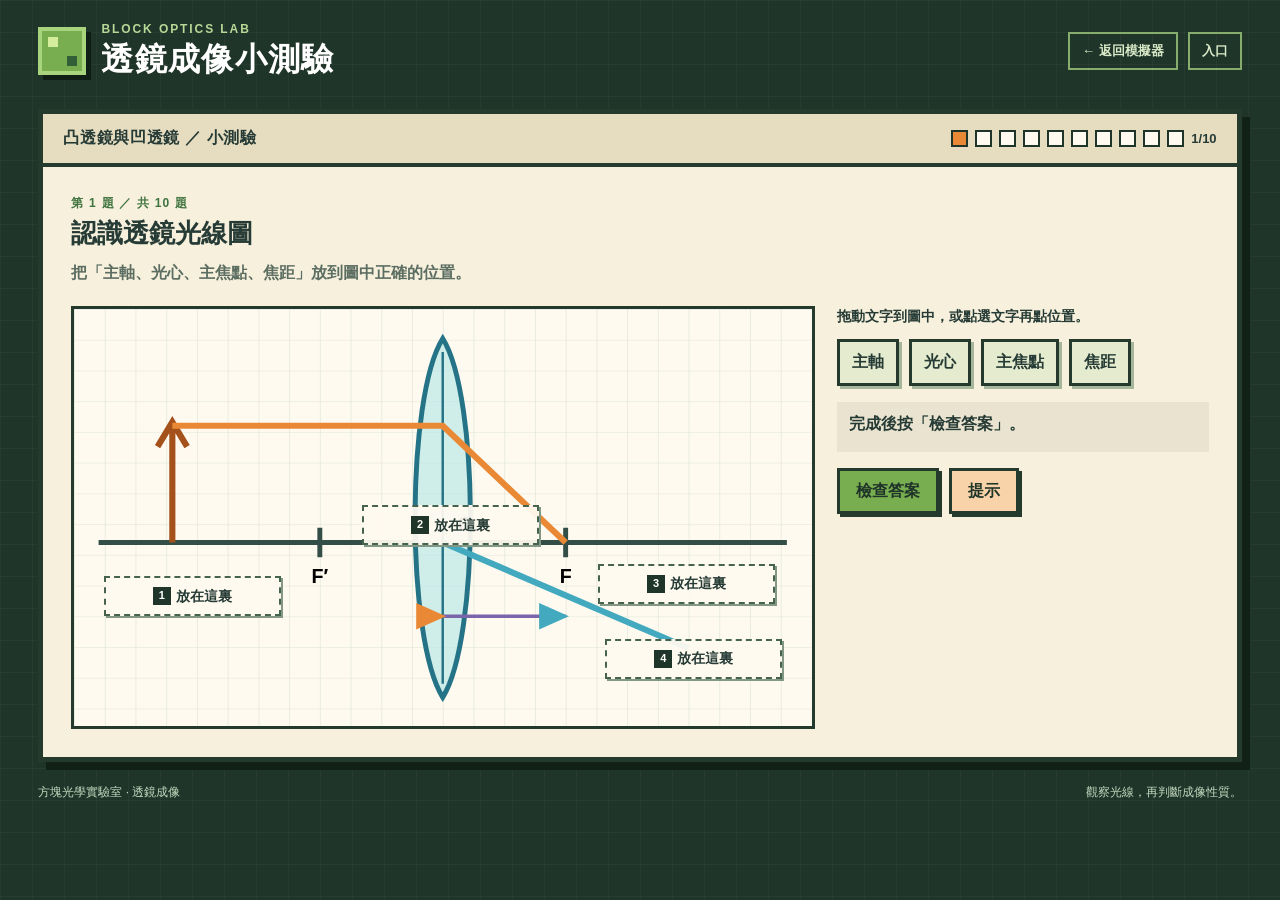
==== lens-quiz.html @ b00bb905 "Add lens simulator and quiz Add convex and concave lens ray diagrams, image properties, magnificatio" ====
<!doctype html>
<html lang="zh-Hant">
<head>
  <meta charset="utf-8"><meta name="viewport" content="width=device-width, initial-scale=1"><meta name="theme-color" content="#203529">
  <title>透鏡成像小測驗｜方塊光學實驗室</title>
  <link rel="stylesheet" href="quiz.css">
  <link rel="stylesheet" href="lens-quiz.css?v=1">
</head>
<body>
  <main class="page">
    <header class="topbar quiz-page"><div class="brand"><div class="brand-mark" aria-hidden="true"></div><div><p class="eyebrow">BLOCK OPTICS LAB</p><h1>透鏡成像小測驗</h1></div></div><nav class="top-links" aria-label="頁面導覽"><a class="chapter" href="lens.html">← 返回模擬器</a><a class="chapter" href="index.html">入口</a></nav></header>
    <section class="panel quiz-panel quiz-page" aria-labelledby="quiz-title">
      <div class="panel-heading quiz-heading"><h2 id="quiz-title">凸透鏡與凹透鏡 ／ 小測驗</h2><div class="quiz-progress" id="quiz-progress" aria-live="polite"></div></div>
      <div class="quiz-inner"><p class="quiz-number" id="quiz-number"></p><h3 id="question-title"></h3><p class="quiz-prompt" id="question-prompt"></p>
        <div class="quiz-layout"><div class="quiz-visual" id="quiz-visual"></div><div class="quiz-response"><div id="quiz-answer"></div><p class="quiz-feedback" id="quiz-feedback" role="status" aria-live="polite">完成後按「檢查答案」。</p><div class="quiz-buttons"><button class="quiz-button" type="button" id="quiz-check">檢查答案</button><button class="quiz-button secondary" type="button" id="quiz-hint">提示</button><button class="quiz-button secondary" type="button" id="quiz-next" hidden>下一題</button><button class="quiz-button secondary" type="button" id="quiz-restart" hidden>再玩一次</button></div></div></div>
      </div>
    </section>
    <footer class="footer quiz-page"><p>方塊光學實驗室 · 透鏡成像</p><p>觀察光線，再判斷成像性質。</p></footer>
  </main>
  <script src="lens-quiz.js?v=1"></script>
</body>
</html>
---- quiz.css ----
:root {
      --forest: #203529;
      --grass: #78ad50;
      --grass-dark: #3f733f;
      --paper: #f6f0dc;
      --ink: #263b35;
      --muted: #5c6d62;
      --orange: #e98936;
      --border: #233a2d;
      font-family: "Noto Sans TC", "PingFang TC", "Microsoft JhengHei", sans-serif;
      color: var(--ink);
      background: var(--forest);
    }
    * { box-sizing: border-box; }
    body { margin: 0; min-width: 320px; }
    button, input { font: inherit; }
    button { cursor: pointer; }
    .page {
      min-height: 100vh;
      padding: 22px clamp(18px, 3vw, 48px) 28px;
      background-color: var(--forest);
      background-image: linear-gradient(#ffffff08 1px, transparent 1px), linear-gradient(90deg, #ffffff08 1px, transparent 1px);
      background-size: 32px 32px;
    }
    .topbar, .footer { max-width: 1440px; margin-inline: auto; }
    .topbar { display: flex; align-items: center; justify-content: space-between; gap: 20px; margin-bottom: 22px; color: white; }
    .brand { display: flex; align-items: center; gap: 15px; }
    .brand-mark { width: 48px; height: 48px; flex: none; background: var(--grass); border: 4px solid #a8d47d; box-shadow: 5px 5px 0 #101f16; position: relative; }
    .brand-mark::before, .brand-mark::after { content: ""; position: absolute; background: #d3ed9c; width: 10px; height: 10px; }
    .brand-mark::before { left: 6px; top: 6px; }
    .brand-mark::after { right: 5px; bottom: 5px; background: #315f38; }
    .eyebrow { margin: 0 0 3px; font-size: 12px; font-weight: 900; letter-spacing: .16em; color: #b7d997; }
    h1 { margin: 0; font-size: clamp(21px, 2.5vw, 32px); line-height: 1.25; letter-spacing: .04em; }
    .chapter { display: inline-block; border: 2px solid #86ad6b; color: #d9eac8; padding: 8px 12px; font-size: 13px; font-weight: 800; white-space: nowrap; text-decoration: none; }
    .chapter:hover { background: #32513a; }
    .chapter:focus-visible { outline: 3px solid #e98936; outline-offset: 3px; }
    .top-links { display: flex; flex-wrap: wrap; gap: 10px; justify-content: flex-end; }
    .panel { background: var(--paper); border: 5px solid var(--border); box-shadow: 8px 8px 0 #112118; }
    .panel-heading { display: flex; align-items: center; justify-content: space-between; gap: 12px; padding: 14px 20px; background: #e6ddc0; border-bottom: 4px solid var(--border); }
    .panel-heading h2 { margin: 0; font-size: 16px; letter-spacing: .04em; }
    .footer { display: flex; justify-content: space-between; gap: 18px; margin-top: 22px; color: #c3d8bf; font-size: 12px; }
    .footer p { margin: 0; }

    .quiz-panel { margin-top: 30px; }
    .quiz-heading { flex-wrap: wrap; }
    .quiz-progress { display: flex; align-items: center; gap: 7px; font-size: 13px; font-weight: 900; }
    .progress-block { width: 17px; height: 17px; border: 2px solid var(--forest); background: #fffaf0; }
    .progress-block.current { background: #e98936; }
    .progress-block.done { background: var(--grass); }
    .quiz-inner { padding: clamp(16px, 2.5vw, 28px); }
    .quiz-number { margin: 0 0 4px; font-size: 12px; font-weight: 900; letter-spacing: .1em; color: var(--grass-dark); }
    .quiz-inner h3 { margin: 0 0 9px; font-size: clamp(20px, 2vw, 26px); }
    .quiz-prompt { margin: 0 0 20px; line-height: 1.6; color: var(--muted); font-weight: 700; }
    .quiz-layout { display: grid; grid-template-columns: minmax(0, 1.4fr) minmax(260px, .7fr); gap: 22px; align-items: start; }
    .quiz-visual { min-width: 0; overflow-x: auto; border: 3px solid var(--border); background: #fffaf0; }
    .quiz-visual svg { display: block; width: 100%; height: auto; }
    .quiz-response { display: flex; flex-direction: column; gap: 16px; }
    .quiz-instruction { margin: 0 0 12px; font-size: 14px; font-weight: 800; line-height: 1.55; }
    .word-bank { display: flex; flex-wrap: wrap; gap: 10px; }
    .word-chip { border: 3px solid var(--border); background: #e4ebce; color: var(--ink); padding: 10px 12px; min-height: 46px; font-weight: 900; box-shadow: 3px 3px 0 #a6b69a; touch-action: none; user-select: none; }
    .word-chip.selected { background: #f8d3a9; outline: 3px solid var(--orange); outline-offset: 2px; }
    .word-chip[hidden] { display: none; }
    .drag-ghost { position: fixed; z-index: 20; pointer-events: none; margin: 0; opacity: .9; transform: translate(-50%, -50%); }
    .label-board { position: relative; min-width: 590px; }
    .drop-zone { position: absolute; display: flex; align-items: center; justify-content: center; gap: 5px; width: 16%; min-height: 38px; padding: 4px; border: 2px dashed #466350; background: #fffaf0ef; color: var(--ink); font-size: clamp(11px, 1.1vw, 15px); font-weight: 900; line-height: 1.2; box-shadow: 2px 2px 0 #829784; }
    .drop-zone.filled { border-style: solid; background: #e4ebce; }
    .drop-zone.correct { border-color: #38843f; background: #c9ecb8; }
    .drop-zone.incorrect { border-color: #bf643b; background: #f8d8c4; }
    .zone-number { display: inline-grid; place-items: center; width: 18px; height: 18px; flex: none; background: var(--forest); color: white; font-size: 11px; }
    .zone-normal { left: 42%; top: 6%; }
    .zone-incident-ray { left: 7%; top: 20%; }
    .zone-reflected-ray { right: 7%; top: 20%; }
    .zone-incidence-angle { left: 28%; top: 53%; }
    .zone-reflection-angle { right: 28%; top: 53%; }
    .quiz-answer-label { display: block; margin-bottom: 9px; font-weight: 900; }
    .number-entry { display: flex; align-items: center; gap: 10px; }
    .number-entry input { width: min(170px, 100%); min-height: 52px; padding: 9px 12px; border: 3px solid var(--border); background: #fff; color: var(--ink); font-size: 22px; font-weight: 900; }
    .number-entry span { font-size: 24px; font-weight: 900; }
    .quiz-feedback { min-height: 50px; margin: 0; padding: 10px 12px; background: #e9e3cf; line-height: 1.5; font-weight: 800; }
    .quiz-feedback.success { background: #d3edbf; color: #255b2d; }
    .quiz-feedback.error { background: #f8d8c4; color: #8a3b1d; }
    .quiz-buttons { display: flex; flex-wrap: wrap; gap: 10px; }
    .quiz-button { min-height: 46px; padding: 9px 16px; border: 3px solid var(--border); background: var(--grass); color: var(--forest); font-weight: 900; box-shadow: 3px 3px 0 var(--border); }
    .quiz-button.secondary { background: #f8d3a9; }
    .quiz-button[hidden] { display: none; }
    .quiz-button:focus-visible, .word-chip:focus-visible, .drop-zone:focus-visible, .number-entry input:focus-visible { outline: 3px solid #e98936; outline-offset: 3px; }
    .quiz-complete { display: grid; place-items: center; min-height: 300px; padding: 24px; text-align: center; font-size: 26px; font-weight: 900; color: #397347; }
    .quiz-complete span { display: block; font-size: 80px; line-height: 1; }

    .quiz-page { max-width: 1440px; margin-inline: auto; }
    @media (max-width: 980px) { .quiz-layout { grid-template-columns: 1fr; } }
    @media (max-width: 620px) {
      .page { padding: 14px 12px 24px; }
      .topbar { flex-wrap: wrap; }
      .chapter { margin-left: auto; padding: 7px 8px; font-size: 11px; }
      .panel { box-shadow: 5px 5px 0 #112118; }
      .panel-heading { padding: 12px; }
      .quiz-panel { margin-top: 20px; }
      .drop-zone { font-size: 12px; }
      .footer { flex-direction: column; gap: 5px; }
    }
---- lens-quiz.css ----
.choice-list{display:grid;gap:10px}.choice{width:100%;min-height:52px;padding:11px 13px;border:3px solid #233a2d;background:#fffaf0;color:#263b35;text-align:left;font-weight:900;cursor:pointer;box-shadow:3px 3px 0 #c6bda6}.choice.selected{background:#e4ebce;outline:3px solid #78ad50;outline-offset:2px}.label-board{position:relative;min-width:600px}.lens-zone{width:24%;min-height:40px}.zone-axis{left:4%;top:64%}.zone-center{left:39%;top:47%}.zone-focus{right:5%;top:61%}.zone-focal-length{right:4%;top:79%}.quiz-visual{user-select:none;-webkit-user-select:none}.quiz-visual svg{min-width:600px}.formula-card{padding:14px;border:3px solid #233a2d;background:#fff0d3;font-size:19px;font-weight:900;line-height:1.6}.number-entry input{max-width:150px}.drag-ghost{position:fixed;z-index:30;pointer-events:none;transform:translate(-50%,-50%);opacity:.9}
@media(max-width:620px){.choice{font-size:14px}.label-board{min-width:600px}}
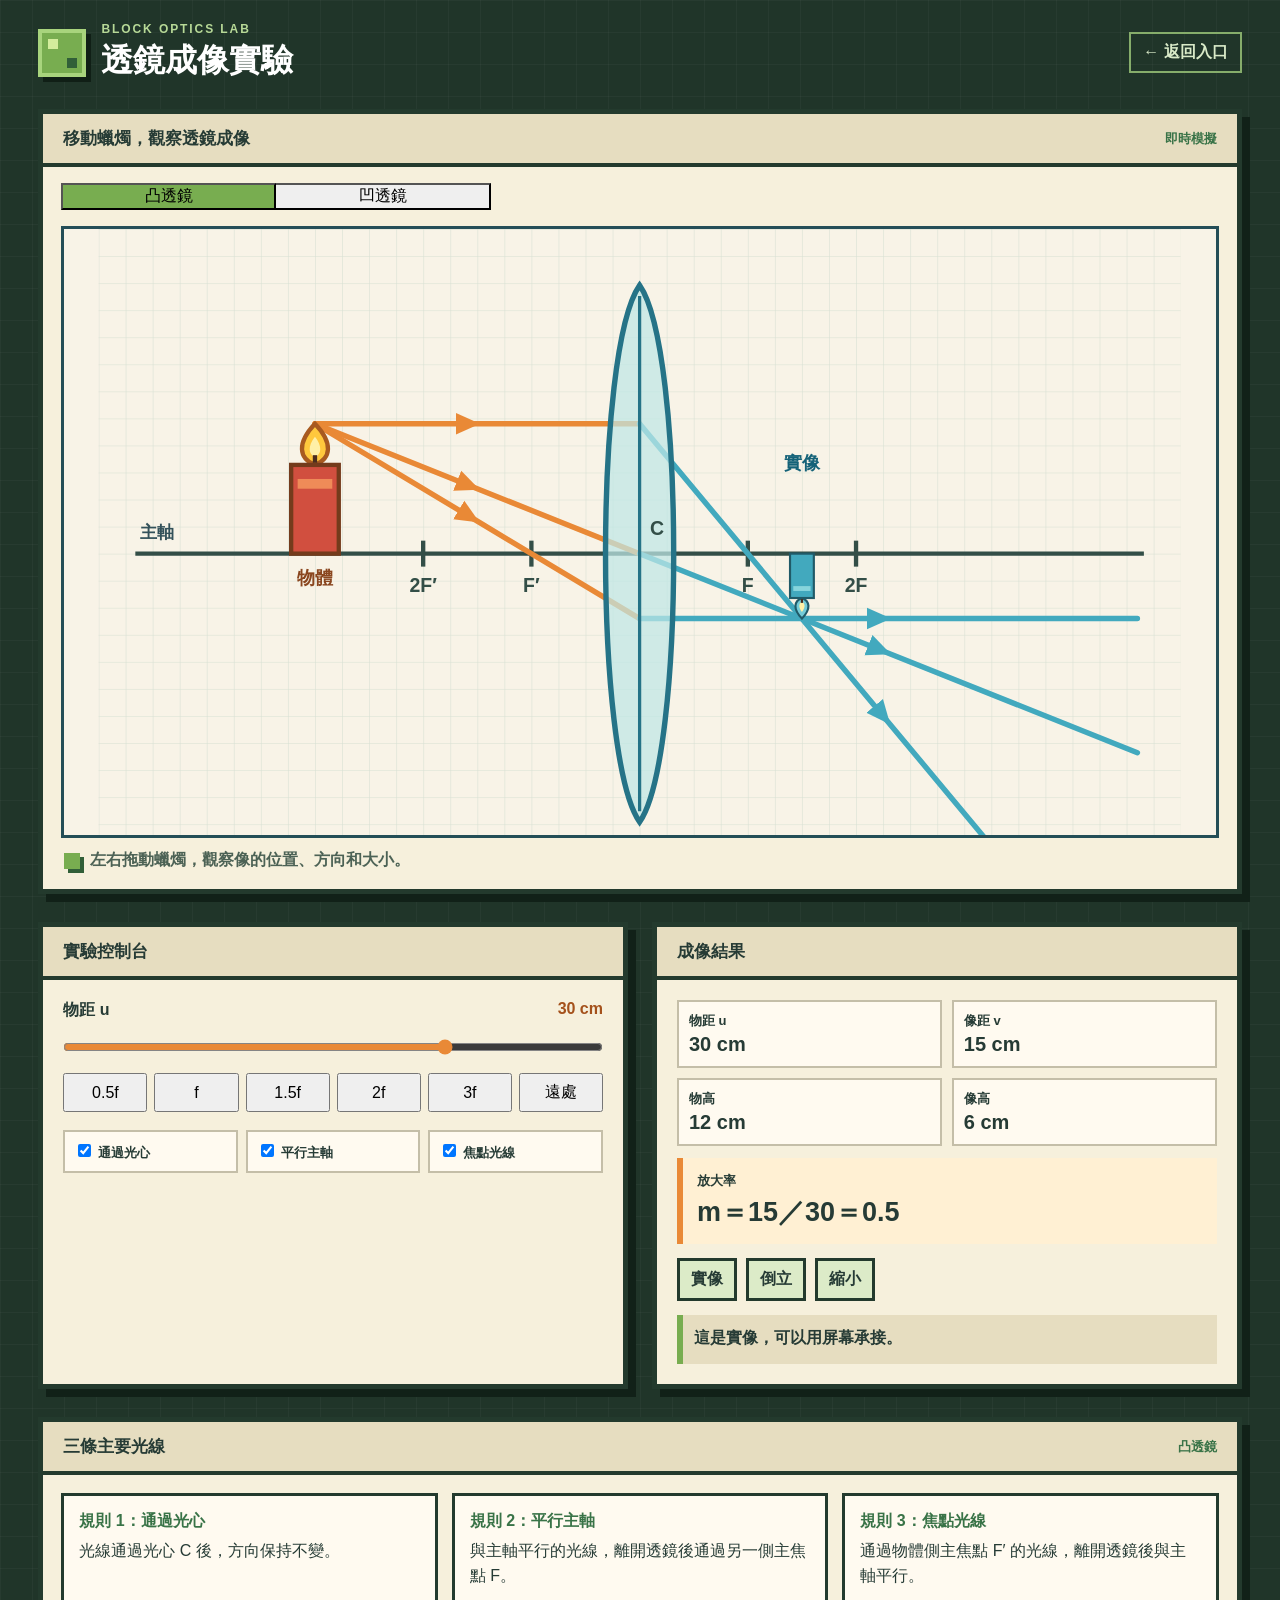
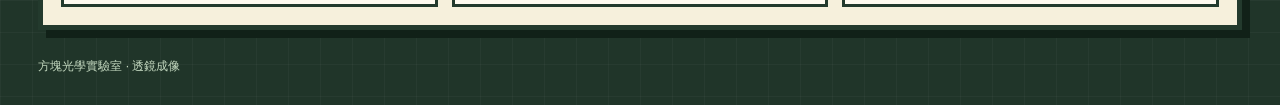
==== commit 419a5206: "Remove lens imaging quiz" ====
--- a/lens-quiz.html
+++ b/lens-quiz.html
@@ -1,22 +1,11 @@
 <!doctype html>
 <html lang="zh-Hant">
 <head>
-  <meta charset="utf-8"><meta name="viewport" content="width=device-width, initial-scale=1"><meta name="theme-color" content="#203529">
-  <title>透鏡成像小測驗｜方塊光學實驗室</title>
-  <link rel="stylesheet" href="quiz.css">
-  <link rel="stylesheet" href="lens-quiz.css?v=1">
+  <meta charset="utf-8">
+  <meta http-equiv="refresh" content="0; url=lens.html">
+  <meta name="viewport" content="width=device-width, initial-scale=1">
+  <title>返回透鏡成像實驗</title>
+  <script>location.replace('lens.html');</script>
 </head>
-<body>
-  <main class="page">
-    <header class="topbar quiz-page"><div class="brand"><div class="brand-mark" aria-hidden="true"></div><div><p class="eyebrow">BLOCK OPTICS LAB</p><h1>透鏡成像小測驗</h1></div></div><nav class="top-links" aria-label="頁面導覽"><a class="chapter" href="lens.html">← 返回模擬器</a><a class="chapter" href="index.html">入口</a></nav></header>
-    <section class="panel quiz-panel quiz-page" aria-labelledby="quiz-title">
-      <div class="panel-heading quiz-heading"><h2 id="quiz-title">凸透鏡與凹透鏡 ／ 小測驗</h2><div class="quiz-progress" id="quiz-progress" aria-live="polite"></div></div>
-      <div class="quiz-inner"><p class="quiz-number" id="quiz-number"></p><h3 id="question-title"></h3><p class="quiz-prompt" id="question-prompt"></p>
-        <div class="quiz-layout"><div class="quiz-visual" id="quiz-visual"></div><div class="quiz-response"><div id="quiz-answer"></div><p class="quiz-feedback" id="quiz-feedback" role="status" aria-live="polite">完成後按「檢查答案」。</p><div class="quiz-buttons"><button class="quiz-button" type="button" id="quiz-check">檢查答案</button><button class="quiz-button secondary" type="button" id="quiz-hint">提示</button><button class="quiz-button secondary" type="button" id="quiz-next" hidden>下一題</button><button class="quiz-button secondary" type="button" id="quiz-restart" hidden>再玩一次</button></div></div></div>
-      </div>
-    </section>
-    <footer class="footer quiz-page"><p>方塊光學實驗室 · 透鏡成像</p><p>觀察光線，再判斷成像性質。</p></footer>
-  </main>
-  <script src="lens-quiz.js?v=1"></script>
-</body>
+<body><p>正在返回<a href="lens.html">透鏡成像實驗</a>。</p></body>
 </html>
